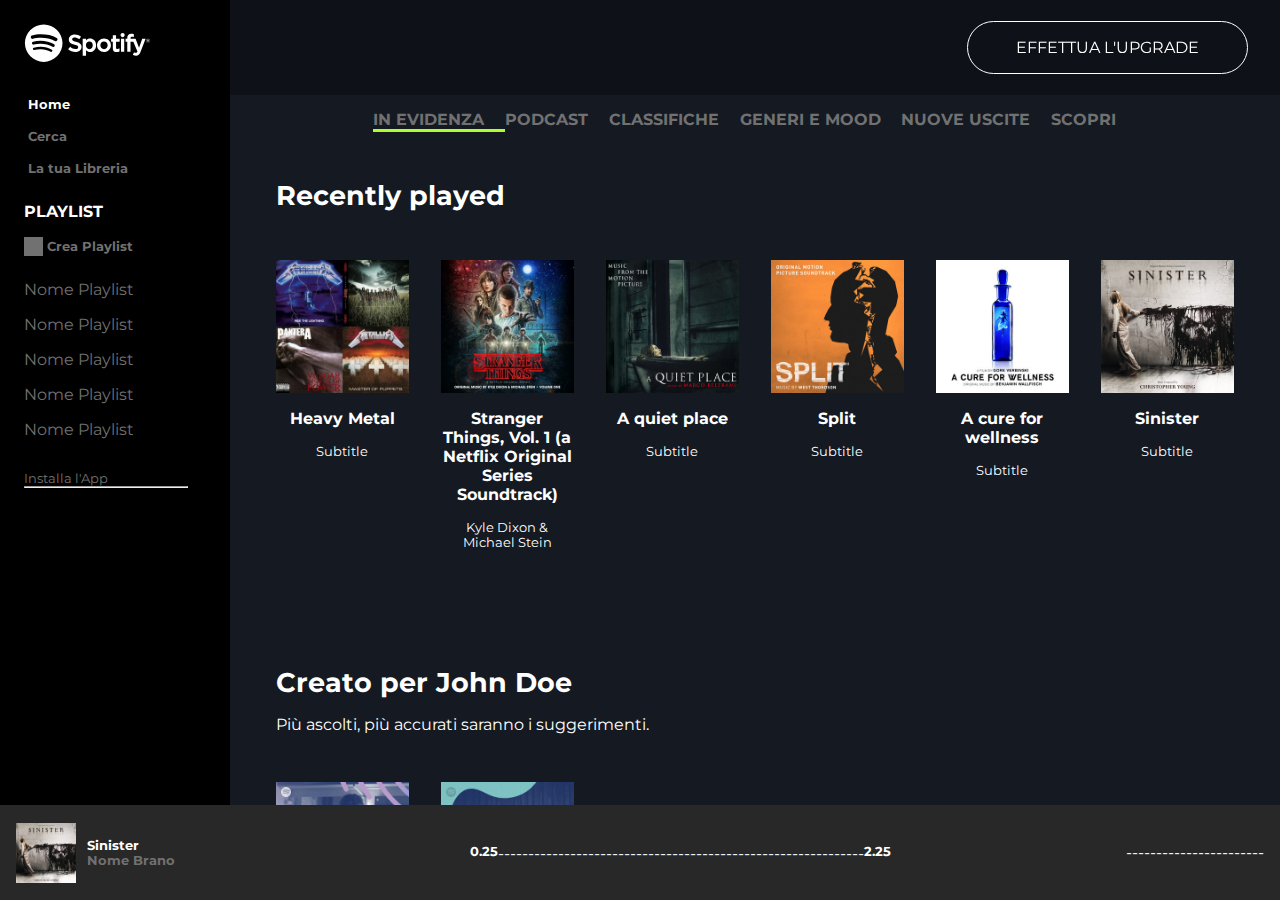
==== index.html @ fa7d2919 "aggiunti effetti main content" ====
<!DOCTYPE html>
<html lang="en">
<head>
    <meta charset="UTF-8">
    <meta http-equiv="X-UA-Compatible" content="IE=edge">
    <meta name="viewport" content="width=device-width, initial-scale=1.0">
    <link rel="preconnect" href="https://fonts.googleapis.com">
    <link rel="preconnect" href="https://fonts.gstatic.com" crossorigin>
    <link href="https://fonts.googleapis.com/css2?family=Montserrat:wght@400;500;600&display=swap" rel="stylesheet"> 
    <link rel="stylesheet" href="https://cdnjs.cloudflare.com/ajax/libs/font-awesome/6.2.0/css/all.min.css" integrity="sha512-xh6O/CkQoPOWDdYTDqeRdPCVd1SpvCA9XXcUnZS2FmJNp1coAFzvtCN9BmamE+4aHK8yyUHUSCcJHgXloTyT2A==" crossorigin="anonymous" referrerpolicy="no-referrer" />
    <link rel="stylesheet" href="./css/style.css">
    <title>Spotify</title>
</head>
<body>
    <div class="wrapper">
        <main>
            <nav>
                <div class="nav-top">
                    <div class="logo">
                    <img src="./img/logo.svg" alt="Spotify">
                    </div>
                    <!--  -->
                    <img src="./img/logo-small.svg" alt="" class="none logo-small">

                    <div class="menu txt-white">
                    <i class="fa-solid fa-house"></i>&nbsp;<div class="txt-small bold">Home</div>
                    </div>
                    <!--  -->
                    <i class="fa-solid fa-house none"></i>

                    <div class="menu">
                    <i class="fa-solid fa-magnifying-glass"></i>&nbsp;<div class="txt-small bold">Cerca</div>
                    </div>
                    <!--  -->
                    <i class="fa-solid fa-magnifying-glass none"></i>
                    
                    <div class="menu">
                    <i class="fa-solid fa-bars"></i>&nbsp;<div class="txt-small bold">La tua Libreria</div>
                    </div>
                    <!--  -->
                    <i class="fa-solid fa-bars none"></i>
                </div>
                
                <div class="playlist">
                    <div class="txt-white text-uppercase bold">
                        Playlist
                    </div>
                    <div class="create-playlist">
                        <i class="fa-solid fa-plus"></i> &nbsp; <div class="txt-small bold">Crea Playlist</div>
                    </div>
                    <div class="nome-playlist">
                        <ul>
                            <li>Nome Playlist</li>
                            <li>Nome Playlist</li>
                            <li>Nome Playlist</li>
                            <li>Nome Playlist</li>
                            <li>Nome Playlist</li>
                        </ul>
                    </div>
                </div>
                <div class="nav-bot">
                    <div class="bottom">
                        <div class="install">
                            <i class="fa-regular fa-circle-down"></i> <div class="txt-grey txt-small">Installa l'App</div>
                        </div>
                        <hr>
                        <div class="profile">
                            <img src="" alt="">
                        </div>
                    </div>
                </div>
            </nav>
            <section class="main-content">
 <!--UPGRADE  -->
                <aside>
                    <a href="#" class="upgrade text-uppercase">
                        Effettua l'upgrade
                    </a>
                </aside>
<!-- Contenitore principale -->
                <section class="inner-content">
                    <div class="link">
                        <ul class="bold txt-medium">
                            <li><a class="text-uppercase active" href="#">In evidenza</a></li>
                            <li><a class="text-uppercase" href="#">Podcast</a></li>
                            <li><a class="text-uppercase" href="#">Classifiche</a></li>
                            <li><a class="text-uppercase" href="#">Generi e mood</a></li>
                            <li><a class="text-uppercase" href="#">Nuove uscite</a></li>
                            <li><a class="text-uppercase" href="#">Scopri</a></li>
                        </ul>
                    </div>


                    <div class="recent-played">
                        <div class="bold txt-big">Recently played</div>
                        <div class="cards">
                            
                            <div class="card">
                                <div class="cards-image">
                                    <img src="./img/metal_lifting.jpg" alt="Metal">
                                    <div class="cards-overlay">
                                        <i class="fa-regular fa-circle-play"></i>
                                    </div>
                                </div>                              
                                <div class="txt-medium bold">Heavy Metal</div>
                                <div class="txt-small">Subtitle</div>
                            </div>

                            <div class="card">
                                <div class="cards-image">
                                    <img src="./img/stranger.jpeg" alt="Stranger Things">
                                    <div class="cards-overlay">
                                        <i class="fa-regular fa-circle-play"></i>
                                    </div>
                                </div>
                                <div class="txt-medium bold ">Stranger Things, Vol. 1 (a Netflix Original Series Soundtrack)</div>
                                <div class="txt-small">Kyle Dixon & Michael Stein</div>
                            </div>

                            <div class="card">
                                <div class="cards-image">
                                    <img src="./img/aquietplace.jpeg" alt="Quiet Place">
                                    <div class="cards-overlay">
                                        <i class="fa-regular fa-circle-play"></i>
                                    </div>
                                </div>
                                <div class="txt-medium bold">A quiet place</div>
                                <div class="txt-small">Subtitle</div>
                            </div>

                            <div class="card">
                                <div class="cards-image">
                                    <img src="./img/split.jpeg" alt="Split">
                                    <div class="cards-overlay">
                                        <i class="fa-regular fa-circle-play"></i>
                                    </div>
                                </div>
                                <div class="txt-medium bold">Split</div>
                                <div class="txt-small">Subtitle</div>
                            </div>

                            <div class="card">
                                <div class="cards-image">
                                    <img src="./img/cure.jpeg" alt="Wellness">
                                    <div class="cards-overlay">
                                        <i class="fa-regular fa-circle-play"></i>
                                    </div>
                                </div>
                                <div class="txt-medium bold">A cure for wellness</div>
                                <div class="txt-small">Subtitle</div>
                            </div>

                            <div class="card">
                                <div class="cards-image">
                                    <img src="./img/sinister.jpeg" alt="Sinister">
                                    <div class="cards-overlay">
                                        <i class="fa-regular fa-circle-play"></i>
                                    </div>
                                </div>
                                <div class="txt-medium bold">Sinister</div>
                                <div class="txt-small">Subtitle</div>
                            </div>
                        </div>
                    </div>


                    <div class="create">
                        <div class="bold txt-big">Creato per John Doe</div>
                        <div class="txt-medium margin-left">
                            Più ascolti, più accurati saranno i suggerimenti.
                        </div>
                        <div class="cards">
                            <div class="card">
                                <div class="cards-image">
                                    <img src="./img/radar.jpeg" alt="Radar">
                                    <div class="cards-overlay">
                                        <i class="fa-regular fa-circle-play"></i>
                                    </div>
                                </div>
                                <div class="txt-medium bold">Release Radar</div>
                            </div>
                            <div class="card">
                                <div class="cards-image">
                                    <img src="./img/mixdaily.jpeg" alt="Daily Mix">
                                    <div class="cards-overlay">
                                        <i class="fa-regular fa-circle-play"></i>
                                    </div>
                                </div>
                                <div class="txt-medium bold ">Daily Mix 1</div>
                            </div>
                        </div>
                    </div>


                    <div class="artists">
                        <div class="bold txt-big">Artisti più Popolari</div>
                        <div class="margin-left">
                            Più ascolti, più accurati saranno i suggerimenti.
                        </div>
                        <div class="cards">
                            <div class="card">
                                <div class="cards-image">
                                    <img src="./img/youg.jpeg" alt="Lana del Rey" class="circle">
                                    <div class="cards-overlay">
                                        <i class="fa-regular fa-circle-play"></i>
                                    </div>
                                </div>
                                <div class="bold">Lana Del Rey</div>
                            </div>
                            <div class="card">
                                <div class="cards-image">
                                    <img src="./img/einaudi.jpeg" alt="Einaudi" class="circle">
                                    <div class="cards-overlay">
                                        <i class="fa-regular fa-circle-play"></i>
                                    </div>
                                </div>
                                <div class="bold ">Ludovico Einaudi</div>
                            </div>
                        </div>
                    </div>
                </section>
            </section>
        </main>
        
        <div class="playbar">
            <div class="playbar-left">
                <img src="./img/sinister.jpeg" alt="">
                <div class="text">
                    <div class="txt-white txt-small bold">Sinister</div>
                    <div class="txt-small txt-grey bold">Nome Brano</div>
                </div>
                <div class="icons">
                    <a href="#"><i class="fa-regular fa-heart txt-grey"></i></a>   
                    <a href="#"><i class="fa-regular fa-folder txt-grey"></i></a>
                    
                </div>
            </div>

            <div class="playbar-center">
                <div class="media-icons">
                <i class="fa-solid fa-shuffle"></i>
                <i class="fa-solid fa-backward-step"></i>
                <i class="fa-regular fa-circle-play"></i>
                <i class="fa-solid fa-forward-step"></i>
                <i class="fa-solid fa-arrow-rotate-right"></i>   
                </div>
                
                <div class="play">
                    <div class="txt-white txt-small bold">0.25</div>
                    <div class="media-player">
                        -------------------------------------------------------------
                    </div>
                    <div class="txt-white txt-small bold">2.25</div>
                </div>
            </div>

            <div class="playbar-right">
                <div class="play-right">
                    <i class="fa-solid fa-list"></i>
                    <i class="fa-solid fa-tv"></i>
                    <i class="fa-solid fa-volume-high"></i> &nbsp;
                </div>
                <div>-----------------------</div>
            </div>
        </div>
    </div>
</body>
</html>

<!-- CHIUDERE LA NAV BAR LATERALE A 600PX -->
---- css/style.css ----
/* Common */
:root{
    --nero-100: rgba(0, 0, 0, 1);
    --black-opacity: rgba(0, 0, 0, 0.5);
    --deep-blue: rgba(20, 25, 34, 1);
    --dark-grey: rgba(40, 40, 40, 1);
    --text-white: rgba(255, 255, 255, 1);
    --text-grey: rgba(113, 113, 113, 1);
    --lime-green: rgba(173, 255, 47, 1);
}

*{
    margin: 0;
    padding: 0;
    box-sizing: border-box;
}

body{
    font-family: 'Montserrat', sans-serif;
    color: var(--text-white);
}

.debug{
    border: 1px solid black;
}

.wrapper{
    width: 100%;
    height: 100vh;
    background-color: var(--nero-100);
}

.text-uppercase{
    text-transform: uppercase;
}
.bold{
    font-weight: bold;
}

.txt-small{
    font-size: 0.8rem;
}

.txt-big{
    font-size: 1.7rem;
    margin-left: 0.6em;
}

.line-height{
    line-height: 3em;
}

.margin-left{
    margin: 1em 0 0 1em;
}

.recent-played, .create, .artists{
    padding: 50px 30px;   
}

.txt-white{
    color: var(--text-white);
}

.txt-grey{
    color: var(--text-grey);
}

.none{
    display: none;
}

.circle{
    border-radius: 50%;
    overflow: hidden;
}


/* Main section */
main{
    width: 100%;
    height: calc(100vh - 95px);
    display: flex; 
}

.main-content{
    width: calc(100% - 230px);
    height: 100%;
    background-color: var(--deep-blue);
}

.inner-content{
    height: 100%;
    overflow-y: auto;
}



/* ASIDE */
aside{
    display: flex;
    align-items: center;
    justify-content: flex-end;
    width: calc(100% - 230px);
    height: 95px;
    background-color: rgba(0, 0, 0, 0.281);
    position: fixed;
    top: 0;
    z-index: 1000;
}

.upgrade{
    border: 1px solid var(--text-white);
    color: var(--text-white);
    border-radius: 30px;
    margin-right: 2em;
    text-decoration: none;
    text-align: center;
    padding: 1em 3em;
    cursor: pointer;
}

.upgrade:hover{
    cursor: pointer;
    transform: scale(1.1);
}

/* Contenitore principale */
.link{
    display: flex;
    display: wrap;
    justify-content: center;
    margin-top: 110px;
}

.link ul{
    display: flex;
    flex-flow: wrap;
    list-style: none;
}
.active{
    width: 50%;
}
.link a{
    text-decoration: none;
    color: var(--text-grey);
    padding-right: 1.3em;
}

.link li .active{
    border-bottom: 3px solid var(--lime-green);
}
.link li:hover{
    border-bottom: 3px solid var(--lime-green);
    
}




/* Recently played */

.cards{
    display: flex;
    margin-top: 2em;
}

.cards img{
    width: 100%;
    display: block;
}

.cards-image{
    position: relative;
}

.card:hover .cards-overlay{
    display: flex;
}

.cards-overlay{
    justify-content: center;
    align-items: center;
    position: absolute;
    top: 0;
    bottom: 0;
    left: 0;
    right: 0;
    background-color: var(--black-opacity);
    font-size: 3rem;
    color: var(--lime-green);
    display: none;
}

.card{
    text-align: center;
    width: calc((100% / 6) - 2em);
    margin: 1em;
    cursor: pointer;
}

.card .txt-medium{
    padding: 1em 0;
}


/* NAV LATERALE */
nav{
    width: 230px;
    height: 100%;
    background-color: var(--nero-100);
}

.logo{
    width: 70%;
    padding-bottom: 1em;
}

nav{
    color: var(--text-grey);
}
nav .menu{
    display: flex;
    align-items: center;
    padding-top: 0.8em;
}

.nav-top, .playlist, .nav-bot{
    margin: 1.5em;
}

.fa-plus{
    background-color: var(--text-grey);
    color: var(--nero-100);
    padding: 0.6em;
}

.create-playlist{
    display: flex;
    align-items: center;
    padding: 1em 0;
}

.nome-playlist li{
    list-style: none;
    padding: 0.5em 0;
}

/* .nav-bot{
    width: 200px;
    height: 80px;
} */

.bottom hr{
    width: 90%;
    text-align: center;
}

/* .bottom{
    background-color: var(--nero-100);
    position: fixed;
    top: 0;
    z-index: 2000;
} */

/* PLAY-BAR */
.playbar{
    display: flex;
    justify-content: space-between;
    width: 100%;
    height: 95px;
    background-color: var(--dark-grey);
    position: fixed;
    bottom: 0;
    z-index: 2000;
    padding: 1em;
}

.playbar img{
    max-width: 60px;
}

.playbar-left{
    display: flex;
    align-items: center;
}

.text{
    padding-left: 0.7em;
}

.playbar .icons{
    padding: 0 3em ;
}

.fa-heart{
    padding-right: 1em;
}

.media-icons{
    display: flex;
    flex-flow: row;
    justify-content: center;
}
.playbar-center i{
    padding: 0.3em 1em 0 0;
    font-size: 1.5em;
}

.media-player{
    /* width: 500px;
    height: 10px; */

}

.play{
    display: flex;
    padding-top: 1em;
}

.playbar-right{
    display: flex;
    align-items: center;
}

.play-right i{
    padding-left: 1em;
}






/* ###############################
            RESPONSIVE 
    ############################# */


@media screen and (max-width: 1100px){
    .card{
        width: calc((100% / 4) - 2em);
    }

    .cards{
        flex-flow: wrap;
    }

    .link ul{
        justify-content: center;
        line-height: 2em;
    }
}

@media screen and (max-width: 800px){
    .card{
        width: calc((100% / 2) - 2em);
    }
}

@media screen and (max-width: 600px){
    .card{
        width: calc((100% / 1) - 2em);
    }

    .none{
        display: block;
        padding: 0.5em 0;
    }

    .playlist, .logo{
        display: none;
    }

    nav .menu{
        display: none;
    }

    .logo-small{
        width: 25%;
    }

    .fa-house, .fa-magnifying-glass, .fa-bars{
        font-size:2.5em;
    }
}
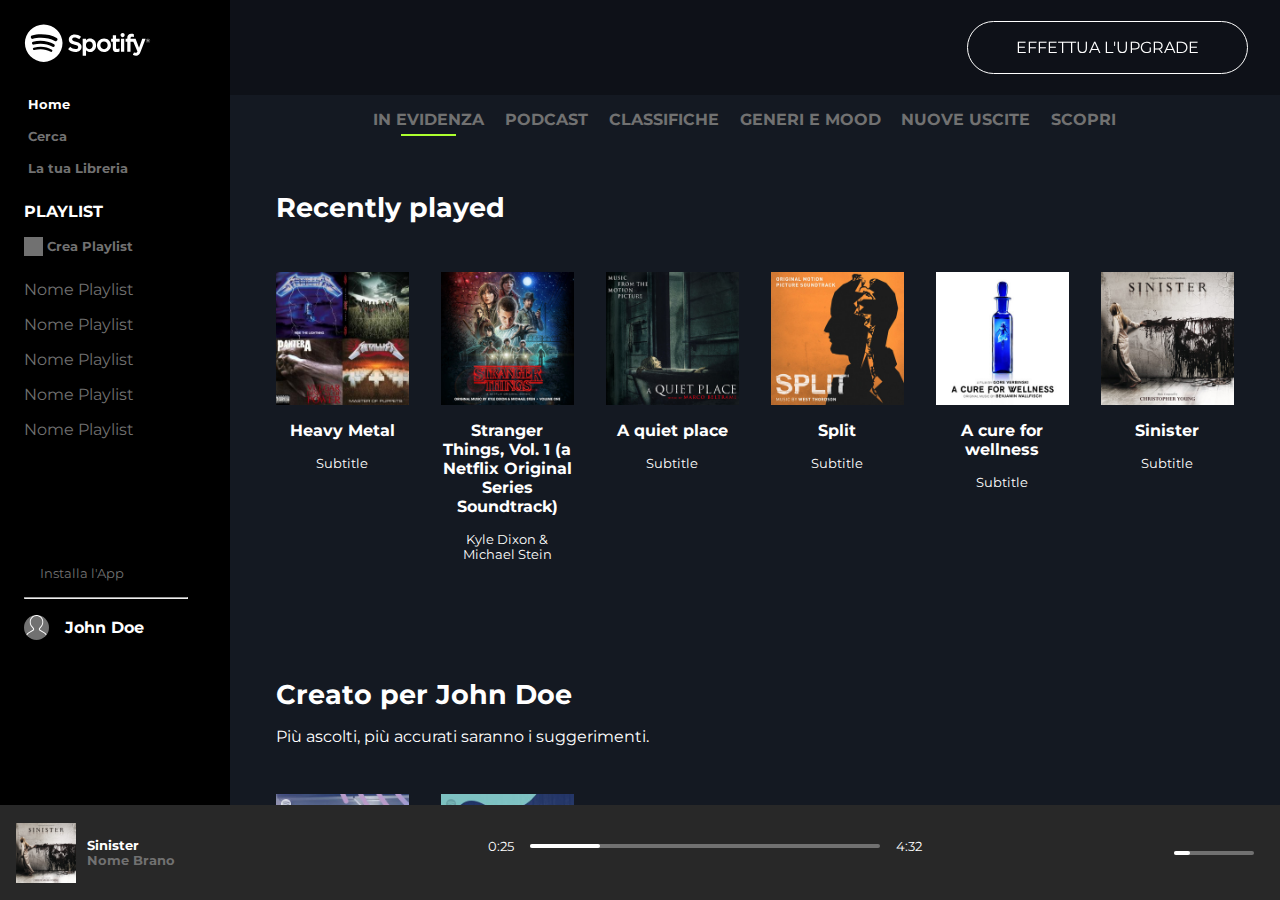
==== commit 3fee9b05: "hover + playbar" ====
--- a/index.html
+++ b/index.html
@@ -59,17 +59,17 @@
                     </div>
                 </div>
                 <div class="nav-bot">
-                    <div class="bottom">
                         <div class="install">
                             <i class="fa-regular fa-circle-down"></i> <div class="txt-grey txt-small">Installa l'App</div>
                         </div>
                         <hr>
                         <div class="profile">
-                            <img src="" alt="">
-                        </div>
-                    </div>
+                            <svg viewBox="0 0 80 90" xmlns="http://www.w3.org/2000/svg"><title>User Icon</title><path d="M67.74 61.78l-14.5-8.334c-.735-.422-1.24-1.145-1.385-1.98-.145-.835.088-1.685.638-2.33l5.912-6.93c3.747-4.378 5.81-9.967 5.81-15.737v-2.256c0-6.668-2.792-13.108-7.658-17.67C51.622 1.92 45.17-.386 38.392.054c-12.677.82-22.607 11.772-22.607 24.934v1.483c0 5.77 2.063 11.36 5.81 15.736l5.912 6.933c.55.644.783 1.493.638 2.33-.143.834-.648 1.556-1.383 1.98l-14.494 8.33C4.7 66.077 0 74.15 0 82.844v6.76h3.333v-6.76c0-7.5 4.055-14.46 10.59-18.174l14.5-8.334c1.597-.918 2.692-2.487 3.007-4.302.315-1.815-.19-3.66-1.387-5.06l-5.913-6.936c-3.23-3.775-5.01-8.594-5.01-13.57v-1.484c0-11.41 8.562-20.9 19.488-21.608 5.85-.377 11.415 1.61 15.67 5.598 4.26 3.992 6.605 9.404 6.605 15.24v2.254c0 4.976-1.778 9.796-5.01 13.57l-5.915 6.935c-1.195 1.4-1.7 3.246-1.386 5.06.313 1.816 1.41 3.385 3.008 4.303l14.507 8.338c6.525 3.71 10.58 10.67 10.58 18.17v6.76H80v-6.76c0-8.695-4.7-16.768-12.26-21.063z" fill="#ffffff" fill-rule="evenodd"/></svg>
+                            <div class="bold txt-white">John Doe</div>
+                        </div>
                 </div>
             </nav>
+
             <section class="main-content">
  <!--UPGRADE  -->
                 <aside>
@@ -199,22 +199,22 @@
                         </div>
                         <div class="cards">
                             <div class="card">
-                                <div class="cards-image">
-                                    <img src="./img/youg.jpeg" alt="Lana del Rey" class="circle">
-                                    <div class="cards-overlay">
-                                        <i class="fa-regular fa-circle-play"></i>
-                                    </div>
-                                </div>
-                                <div class="bold">Lana Del Rey</div>
-                            </div>
-                            <div class="card">
-                                <div class="cards-image">
-                                    <img src="./img/einaudi.jpeg" alt="Einaudi" class="circle">
-                                    <div class="cards-overlay">
-                                        <i class="fa-regular fa-circle-play"></i>
-                                    </div>
-                                </div>
-                                <div class="bold ">Ludovico Einaudi</div>
+                                <div class="cards-image circle">
+                                    <img src="./img/youg.jpeg" alt="Lana del Rey">
+                                    <div class="cards-overlay">
+                                        <i class="fa-regular fa-circle-play"></i>
+                                    </div>
+                                </div>
+                                <div class="bold pad-top">Lana Del Rey</div>
+                            </div>
+                            <div class="card">
+                                <div class="cards-image circle">
+                                    <img src="./img/einaudi.jpeg" alt="Einaudi">
+                                    <div class="cards-overlay">
+                                        <i class="fa-regular fa-circle-play"></i>
+                                    </div>
+                                </div>
+                                <div class="bold pad-top">Ludovico Einaudi</div>
                             </div>
                         </div>
                     </div>
@@ -244,13 +244,12 @@
                 <i class="fa-solid fa-forward-step"></i>
                 <i class="fa-solid fa-arrow-rotate-right"></i>   
                 </div>
-                
-                <div class="play">
-                    <div class="txt-white txt-small bold">0.25</div>
-                    <div class="media-player">
-                        -------------------------------------------------------------
-                    </div>
-                    <div class="txt-white txt-small bold">2.25</div>
+                <div class="media-player">
+                    <div class="txt-small">0:25</div>
+                        <div class="progress-bar">
+                            <div class="progress-bar overlay"></div>
+                        </div>
+                    <div class="txt-small">4:32</div>
                 </div>
             </div>
 
@@ -260,7 +259,10 @@
                     <i class="fa-solid fa-tv"></i>
                     <i class="fa-solid fa-volume-high"></i> &nbsp;
                 </div>
-                <div>-----------------------</div>
+                <div class="volume-bar">
+                    <div class="volume-bar overlay">
+                    </div>
+                </div>
             </div>
         </div>
     </div>
--- a/css/style.css
+++ b/css/style.css
@@ -75,6 +75,10 @@
     overflow: hidden;
 }
 
+.pad-top{
+    padding-top: 1em;
+}
+
 
 /* Main section */
 main{
@@ -122,8 +126,12 @@
 
 .upgrade:hover{
     cursor: pointer;
+    color: var(--lime-green);
     transform: scale(1.1);
 }
+
+
+
 
 /* Contenitore principale */
 .link{
@@ -133,27 +141,38 @@
     margin-top: 110px;
 }
 
+.link li{
+    display: flex;
+
+}
 .link ul{
     display: flex;
     flex-flow: wrap;
     list-style: none;
 }
-.active{
-    width: 50%;
-}
+
 .link a{
     text-decoration: none;
     color: var(--text-grey);
     padding-right: 1.3em;
 }
 
-.link li .active{
-    border-bottom: 3px solid var(--lime-green);
-}
-.link li:hover{
-    border-bottom: 3px solid var(--lime-green);
-    
-}
+.link a.active:after {
+    content: '';
+    display: block;
+    background-color: var(--lime-green);
+    width: 50%;
+    height: 2px;
+    margin: 5px auto;
+}
+
+/* .link a:hover{
+    background-color: var(--lime-green);
+    width: 50%;
+    height: 2px;
+    margin: 5px auto;
+} */
+
 
 
 
@@ -207,8 +226,9 @@
 /* NAV LATERALE */
 nav{
     width: 230px;
-    height: 100%;
+    height: calc(100% - 95px);
     background-color: var(--nero-100);
+    color: var(--text-grey);
 }
 
 .logo{
@@ -216,9 +236,6 @@
     padding-bottom: 1em;
 }
 
-nav{
-    color: var(--text-grey);
-}
 nav .menu{
     display: flex;
     align-items: center;
@@ -241,27 +258,52 @@
     padding: 1em 0;
 }
 
+.nome-playlist{
+    height: 30vh;
+    overflow-y: auto;
+}
+
 .nome-playlist li{
     list-style: none;
     padding: 0.5em 0;
 }
 
-/* .nav-bot{
-    width: 200px;
+.nav-bot{
     height: 80px;
-} */
-
-.bottom hr{
+}
+
+.nav-bot hr{
     width: 90%;
     text-align: center;
 }
 
-/* .bottom{
-    background-color: var(--nero-100);
-    position: fixed;
-    top: 0;
-    z-index: 2000;
-} */
+.install{
+    display: flex;
+    padding-bottom: 1em;
+}
+
+.install i{
+    padding-right: 1em;
+}
+.profile{
+    padding-top: 1em;
+    display: flex;
+    align-items: center;
+}
+.profile svg{
+    width: 25px;
+    height: 25px;
+    margin-right: 1em;
+    background-color: var(--text-grey);
+    border-radius: 50%;
+    object-fit: cover;
+}
+
+
+
+
+
+
 
 /* PLAY-BAR */
 .playbar{
@@ -308,14 +350,25 @@
 }
 
 .media-player{
-    /* width: 500px;
-    height: 10px; */
-
-}
-
-.play{
-    display: flex;
-    padding-top: 1em;
+    display: flex;
+    align-items: center;
+}
+
+.progress-bar{
+    height: 4px;
+    background-color: var(--text-grey);
+    width: 350px;
+    border-radius: 10px;
+    margin: 1em;
+    cursor: pointer;
+}
+
+.progress-bar.overlay {
+    height: 4px;
+    background-color: var(--text-white);
+    border-radius: 10px;
+    width: 20%;
+    margin:0;
 }
 
 .playbar-right{
@@ -326,6 +379,23 @@
 .play-right i{
     padding-left: 1em;
 }
+
+.volume-bar {
+    height: 4px;
+    background-color: var(--text-grey);
+    width: 80px;
+    margin-right: 10px;
+    border-radius: 10px;
+    cursor: pointer;
+}
+
+.volume-bar.overlay {
+    height: 4px;
+    background-color: var(--text-white);
+    border-radius: 10px;
+    width: 20%;
+}
+
 
 
 
@@ -348,7 +418,6 @@
 
     .link ul{
         justify-content: center;
-        line-height: 2em;
     }
 }
 
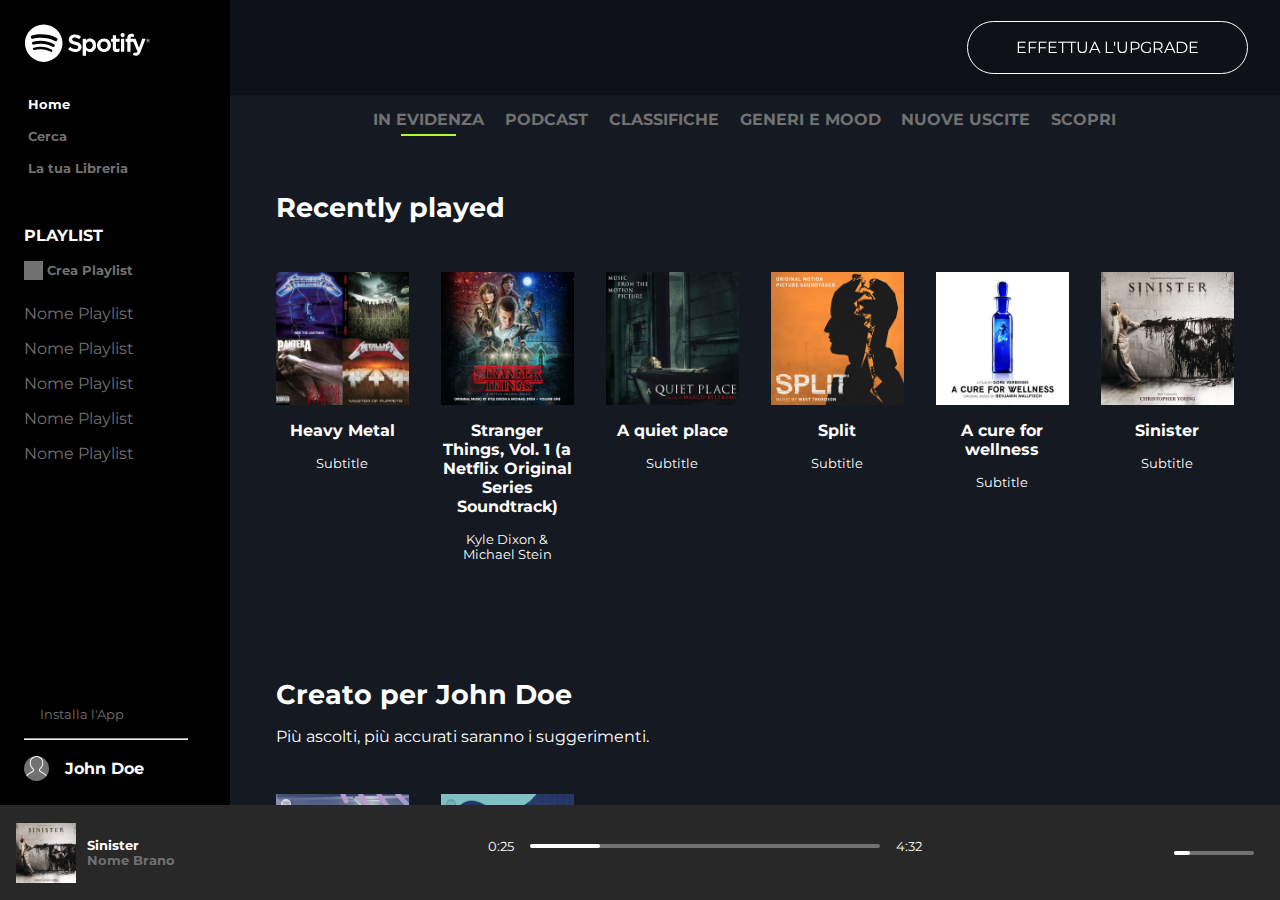
==== commit 93f3f754: "modifica nav laterale" ====
--- a/index.html
+++ b/index.html
@@ -232,7 +232,6 @@
                 <div class="icons">
                     <a href="#"><i class="fa-regular fa-heart txt-grey"></i></a>   
                     <a href="#"><i class="fa-regular fa-folder txt-grey"></i></a>
-                    
                 </div>
             </div>
 
--- a/css/style.css
+++ b/css/style.css
@@ -166,13 +166,18 @@
     margin: 5px auto;
 }
 
-/* .link a:hover{
+.link ul li a:hover:after{
+    content: "";
+    display: block;
     background-color: var(--lime-green);
     width: 50%;
     height: 2px;
     margin: 5px auto;
-} */
-
+}
+
+.link a:hover{
+    color: var(--text-white);
+}
 
 
 
@@ -226,9 +231,9 @@
 /* NAV LATERALE */
 nav{
     width: 230px;
-    height: calc(100% - 95px);
     background-color: var(--nero-100);
     color: var(--text-grey);
+    position: relative;
 }
 
 .logo{
@@ -243,7 +248,7 @@
 }
 
 .nav-top, .playlist, .nav-bot{
-    margin: 1.5em;
+    padding: 1.5em;
 }
 
 .fa-plus{
@@ -259,7 +264,7 @@
 }
 
 .nome-playlist{
-    height: 30vh;
+    height: 300px;
     overflow-y: auto;
 }
 
@@ -269,7 +274,10 @@
 }
 
 .nav-bot{
-    height: 80px;
+    position: absolute;
+    bottom: 0;
+    width: 100%;
+    background-color: var(--nero-100);
 }
 
 .nav-bot hr{
@@ -285,6 +293,7 @@
 .install i{
     padding-right: 1em;
 }
+
 .profile{
     padding-top: 1em;
     display: flex;
@@ -339,11 +348,16 @@
     padding-right: 1em;
 }
 
+.playbar .fa-hearts:hover{
+    cursor: pointer;
+    color: var(--lime-green);
+}
 .media-icons{
     display: flex;
     flex-flow: row;
     justify-content: center;
 }
+
 .playbar-center i{
     padding: 0.3em 1em 0 0;
     font-size: 1.5em;
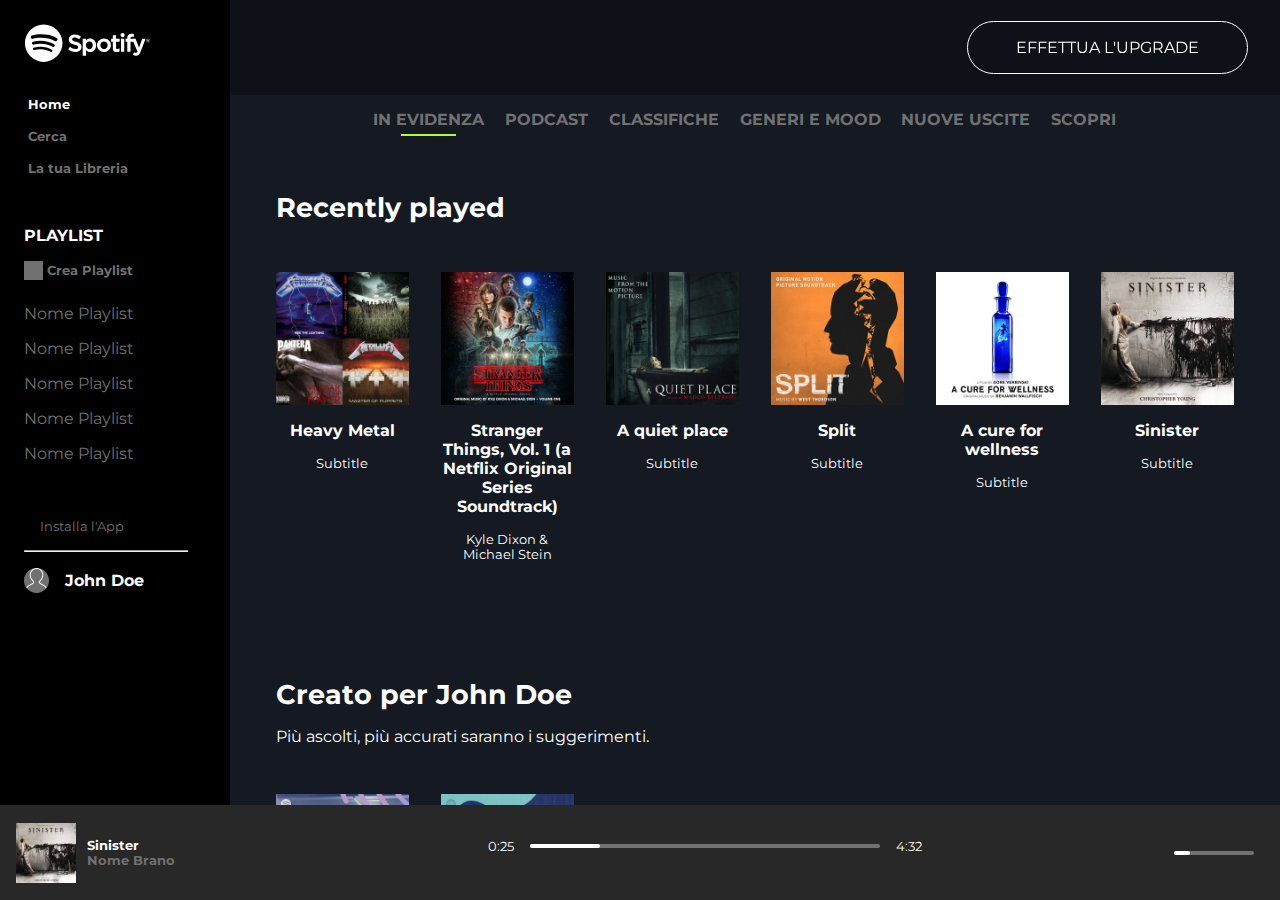
==== commit 722daa3a: "scroll nav bar" ====
--- a/index.html
+++ b/index.html
@@ -259,8 +259,7 @@
                     <i class="fa-solid fa-volume-high"></i> &nbsp;
                 </div>
                 <div class="volume-bar">
-                    <div class="volume-bar overlay">
-                    </div>
+                    <div class="volume-bar overlay"></div>
                 </div>
             </div>
         </div>
--- a/css/style.css
+++ b/css/style.css
@@ -230,10 +230,12 @@
 
 /* NAV LATERALE */
 nav{
-    width: 230px;
+    display: flex;
+    flex-flow: column;
+    overflow: hidden;
+    width: 230px;   
     background-color: var(--nero-100);
     color: var(--text-grey);
-    position: relative;
 }
 
 .logo{
@@ -263,8 +265,11 @@
     padding: 1em 0;
 }
 
+.playlist{
+    overflow-y: hidden;
+}
+
 .nome-playlist{
-    height: 300px;
     overflow-y: auto;
 }
 
@@ -274,7 +279,6 @@
 }
 
 .nav-bot{
-    position: absolute;
     bottom: 0;
     width: 100%;
     background-color: var(--nero-100);
@@ -299,6 +303,7 @@
     display: flex;
     align-items: center;
 }
+
 .profile svg{
     width: 25px;
     height: 25px;
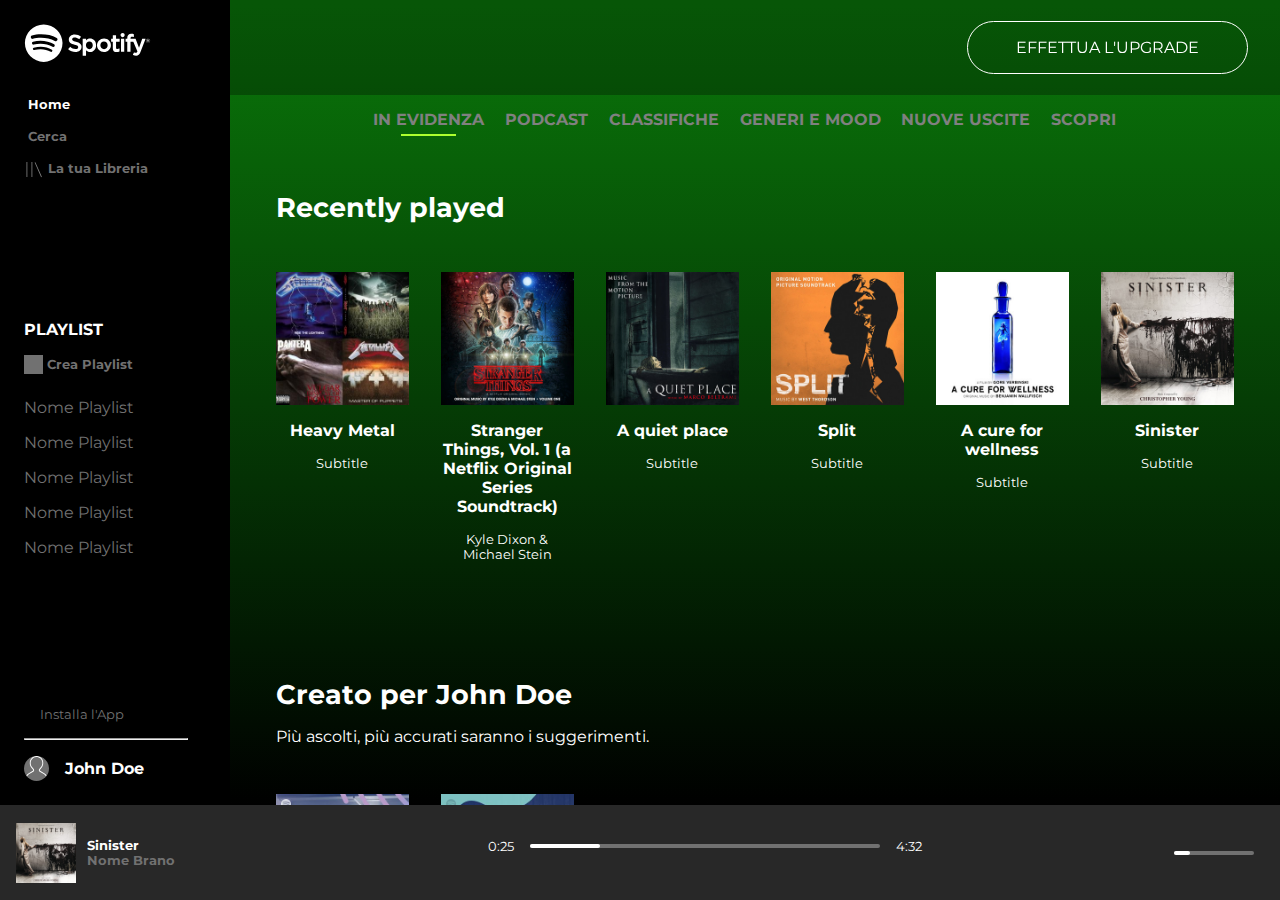
==== commit b28494f7: "added some effects + media query" ====
--- a/index.html
+++ b/index.html
@@ -17,17 +17,17 @@
             <nav>
                 <div class="nav-top">
                     <div class="logo">
-                    <img src="./img/logo.svg" alt="Spotify">
+                        <a href="#"><img src="./img/logo.svg" alt="Spotify"></a>
                     </div>
                     <!--  -->
                     <img src="./img/logo-small.svg" alt="" class="none logo-small">
-
+                    
                     <div class="menu txt-white">
                     <i class="fa-solid fa-house"></i>&nbsp;<div class="txt-small bold">Home</div>
                     </div>
                     <!--  -->
                     <i class="fa-solid fa-house none"></i>
-
+                    
                     <div class="menu">
                     <i class="fa-solid fa-magnifying-glass"></i>&nbsp;<div class="txt-small bold">Cerca</div>
                     </div>
@@ -35,10 +35,11 @@
                     <i class="fa-solid fa-magnifying-glass none"></i>
                     
                     <div class="menu">
-                    <i class="fa-solid fa-bars"></i>&nbsp;<div class="txt-small bold">La tua Libreria</div>
-                    </div>
-                    <!--  -->
-                    <i class="fa-solid fa-bars none"></i>
+                    <img src="./img/libreria.svg" alt="">
+                    &nbsp;<div class="txt-small bold">La tua Libreria</div>
+                    </div>
+                    <!--  -->
+                    <svg viewBox="0 0 512 512" xmlns="http://www.w3.org/2000/svg" class="none"><path d="M291.301 81.778l166.349 373.587-19.301 8.635-166.349-373.587zM64 463.746v-384h21.334v384h-21.334zM192 463.746v-384h21.334v384h-21.334z" fill="rgba(113, 113, 113, 1)"/></svg>
                 </div>
                 
                 <div class="playlist">
@@ -267,4 +268,5 @@
 </body>
 </html>
 
-<!-- CHIUDERE LA NAV BAR LATERALE A 600PX -->+<!-- CHIUDERE LA NAV BAR LATERALE A 600PX 
+SISTEMARE SVG LIBRERIA-->--- a/css/style.css
+++ b/css/style.css
@@ -87,10 +87,11 @@
     display: flex; 
 }
 
+
 .main-content{
     width: calc(100% - 230px);
     height: 100%;
-    background-color: var(--deep-blue);
+    background-image: linear-gradient(rgb(10, 121, 10),rgba(255,0,0,0));
 }
 
 .inner-content{
@@ -128,6 +129,7 @@
     cursor: pointer;
     color: var(--lime-green);
     transform: scale(1.1);
+    transition: 1s;
 }
 
 
@@ -153,7 +155,7 @@
 
 .link a{
     text-decoration: none;
-    color: var(--text-grey);
+    color: grey;
     padding-right: 1.3em;
 }
 
@@ -232,25 +234,40 @@
 nav{
     display: flex;
     flex-flow: column;
+    justify-content: space-between;
     overflow: hidden;
     width: 230px;   
     background-color: var(--nero-100);
     color: var(--text-grey);
 }
 
+.nav-top, .playlist, .nav-bot{
+    padding: 1.5em;
+}
+
+nav .menu{
+    display: flex;
+    align-items: center;
+    padding-top: 0.8em;
+}
+
 .logo{
     width: 70%;
     padding-bottom: 1em;
 }
 
-nav .menu{
-    display: flex;
-    align-items: center;
-    padding-top: 0.8em;
-}
-
-.nav-top, .playlist, .nav-bot{
-    padding: 1.5em;
+.menu img{
+    width: 20px;
+    filter: contrast(0);
+}
+
+.menu:hover{
+    color: var(--text-white);
+    cursor: pointer;
+}
+
+.menu:hover img{
+    filter: contrast(1);
 }
 
 .fa-plus{
@@ -265,7 +282,14 @@
     padding: 1em 0;
 }
 
+.create-playlist:hover{
+    cursor: pointer;
+    color: var(--text-white);
+}
+
 .playlist{
+    display: flex;
+    flex-flow: column;
     overflow-y: hidden;
 }
 
@@ -276,6 +300,11 @@
 .nome-playlist li{
     list-style: none;
     padding: 0.5em 0;
+}
+
+.nome-playlist li:hover{
+    cursor: pointer;
+    color: var(--text-white);
 }
 
 .nav-bot{
@@ -298,12 +327,18 @@
     padding-right: 1em;
 }
 
+.install:hover{
+    cursor: pointer;
+    color: var(--text-white);
+}
 .profile{
     padding-top: 1em;
     display: flex;
     align-items: center;
 }
-
+.profile:hover{
+    cursor: pointer;
+}
 .profile svg{
     width: 25px;
     height: 25px;
@@ -312,9 +347,6 @@
     border-radius: 50%;
     object-fit: cover;
 }
-
-
-
 
 
 
@@ -345,6 +377,14 @@
     padding-left: 0.7em;
 }
 
+.playbar-left:hover{
+    cursor: pointer;
+}
+
+.playbar-left .text:hover{
+    text-decoration: underline;
+}
+
 .playbar .icons{
     padding: 0 3em ;
 }
@@ -353,14 +393,30 @@
     padding-right: 1em;
 }
 
-.playbar .fa-hearts:hover{
+.playbar .fa-heart:hover{
     cursor: pointer;
     color: var(--lime-green);
 }
+
+.playbar .fa-folder:hover{
+    cursor: pointer;
+    color: var(--lime-green);
+}
+
 .media-icons{
     display: flex;
     flex-flow: row;
     justify-content: center;
+}
+
+.media-icons i:hover{
+    cursor: pointer;
+    transform: scale(1.2);
+}
+
+.media-icons .fa-circle-play:hover{
+    transform: scale(1.4);
+    color: var(--lime-green);
 }
 
 .playbar-center i{
@@ -399,6 +455,11 @@
     padding-left: 1em;
 }
 
+.play-right i:hover{
+    cursor: pointer;
+    transform: scale(1.2);
+}
+
 .volume-bar {
     height: 4px;
     background-color: var(--text-grey);
@@ -454,6 +515,7 @@
     .none{
         display: block;
         padding: 0.5em 0;
+        width: 1.5em;
     }
 
     .playlist, .logo{
@@ -468,8 +530,8 @@
         width: 25%;
     }
 
-    .fa-house, .fa-magnifying-glass, .fa-bars{
-        font-size:2.5em;
-    }
-}
-
+    .fa-house, .fa-magnifying-glass {
+        font-size:1.5em;
+    }
+}
+
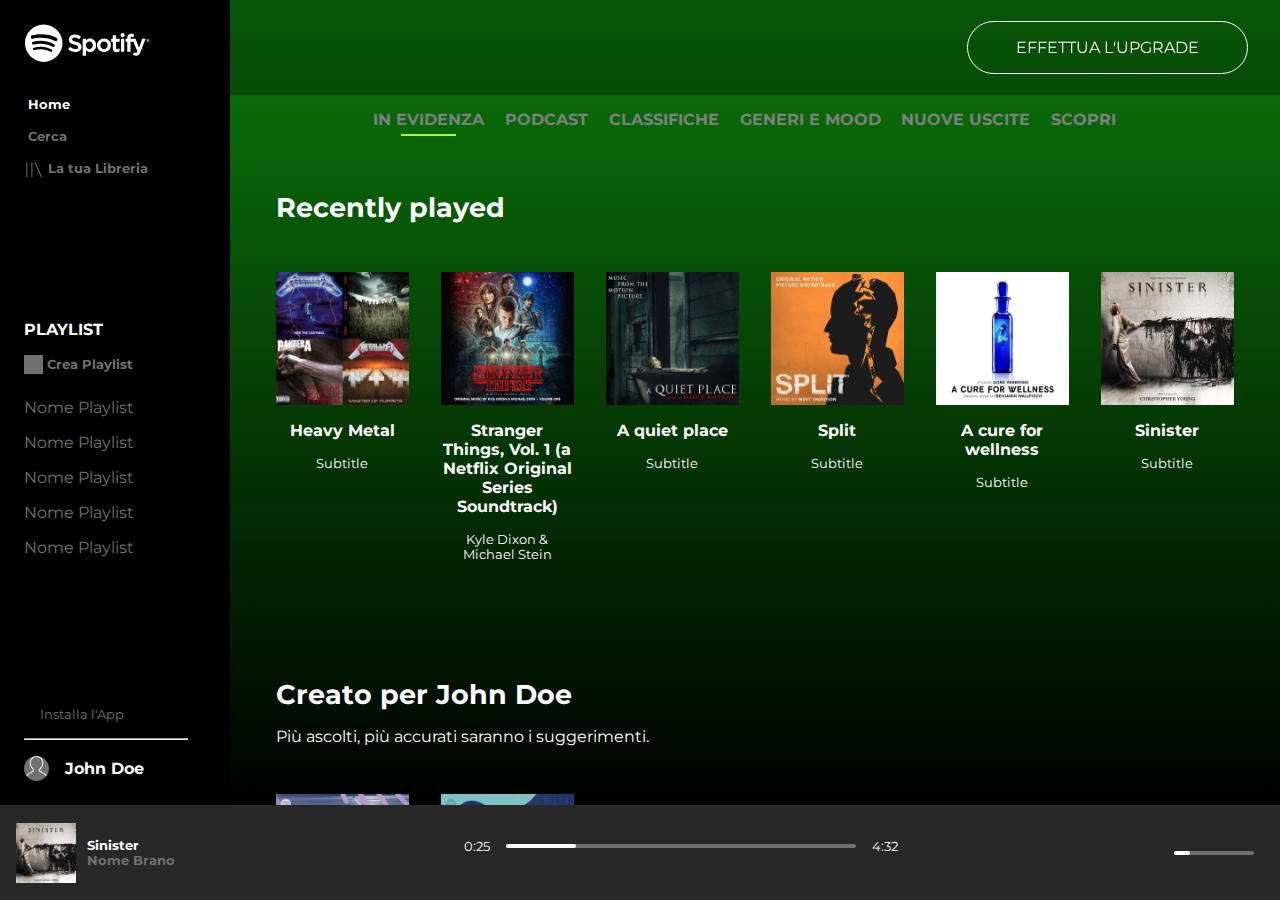
==== commit 97aaeb2a: "media query playbar" ====
--- a/index.html
+++ b/index.html
@@ -63,10 +63,15 @@
                         <div class="install">
                             <i class="fa-regular fa-circle-down"></i> <div class="txt-grey txt-small">Installa l'App</div>
                         </div>
+                        <!--  -->
+                        <i class="fa-regular fa-circle-down none"></i>
+
                         <hr>
                         <div class="profile">
                             <svg viewBox="0 0 80 90" xmlns="http://www.w3.org/2000/svg"><title>User Icon</title><path d="M67.74 61.78l-14.5-8.334c-.735-.422-1.24-1.145-1.385-1.98-.145-.835.088-1.685.638-2.33l5.912-6.93c3.747-4.378 5.81-9.967 5.81-15.737v-2.256c0-6.668-2.792-13.108-7.658-17.67C51.622 1.92 45.17-.386 38.392.054c-12.677.82-22.607 11.772-22.607 24.934v1.483c0 5.77 2.063 11.36 5.81 15.736l5.912 6.933c.55.644.783 1.493.638 2.33-.143.834-.648 1.556-1.383 1.98l-14.494 8.33C4.7 66.077 0 74.15 0 82.844v6.76h3.333v-6.76c0-7.5 4.055-14.46 10.59-18.174l14.5-8.334c1.597-.918 2.692-2.487 3.007-4.302.315-1.815-.19-3.66-1.387-5.06l-5.913-6.936c-3.23-3.775-5.01-8.594-5.01-13.57v-1.484c0-11.41 8.562-20.9 19.488-21.608 5.85-.377 11.415 1.61 15.67 5.598 4.26 3.992 6.605 9.404 6.605 15.24v2.254c0 4.976-1.778 9.796-5.01 13.57l-5.915 6.935c-1.195 1.4-1.7 3.246-1.386 5.06.313 1.816 1.41 3.385 3.008 4.303l14.507 8.338c6.525 3.71 10.58 10.67 10.58 18.17v6.76H80v-6.76c0-8.695-4.7-16.768-12.26-21.063z" fill="#ffffff" fill-rule="evenodd"/></svg>
                             <div class="bold txt-white">John Doe</div>
+                            <!--  -->
+                            <img src="./img/profile.svg" alt="profile" class="none">
                         </div>
                 </div>
             </nav>
@@ -269,4 +274,4 @@
 </html>
 
 <!-- CHIUDERE LA NAV BAR LATERALE A 600PX 
-SISTEMARE SVG LIBRERIA-->+SISTEMARE SVG LIBRERIA-->
--- a/css/style.css
+++ b/css/style.css
@@ -336,9 +336,11 @@
     display: flex;
     align-items: center;
 }
+
 .profile:hover{
     cursor: pointer;
 }
+
 .profile svg{
     width: 25px;
     height: 25px;
@@ -368,11 +370,20 @@
     max-width: 60px;
 }
 
+.playbar-left .playbar-center .playbar-right{
+    min-width: 100px;
+}
+
 .playbar-left{
     display: flex;
     align-items: center;
 }
 
+.icons{
+    display: flex;
+    flex-direction: column;
+    padding: 1em 1.5em;
+}
 .text{
     padding-left: 0.7em;
 }
@@ -383,10 +394,6 @@
 
 .playbar-left .text:hover{
     text-decoration: underline;
-}
-
-.playbar .icons{
-    padding: 0 3em ;
 }
 
 .fa-heart{
@@ -427,6 +434,10 @@
 .media-player{
     display: flex;
     align-items: center;
+}
+
+.fa-shuffle{
+    color: var(--lime-green);
 }
 
 .progress-bar{
@@ -505,25 +516,41 @@
     .card{
         width: calc((100% / 2) - 2em);
     }
-}
+    aside{
+        justify-content: center;
+    }
 
 @media screen and (max-width: 600px){
     .card{
         width: calc((100% / 1) - 2em);
     }
 
+    .link{
+        /* width: ; */
+        line-height: 1.5em;
+    }
+
+    nav{
+       
+    }
+     
     .none{
         display: block;
         padding: 0.5em 0;
         width: 1.5em;
+        cursor: pointer;
     }
 
     .playlist, .logo{
         display: none;
     }
 
-    nav .menu{
+    nav .menu, .install, .profile{
         display: none;
+    }
+
+    .nav-bot hr{
+        width: 20%;
     }
 
     .logo-small{
@@ -533,5 +560,7 @@
     .fa-house, .fa-magnifying-glass {
         font-size:1.5em;
     }
-}
-
+
+
+}
+
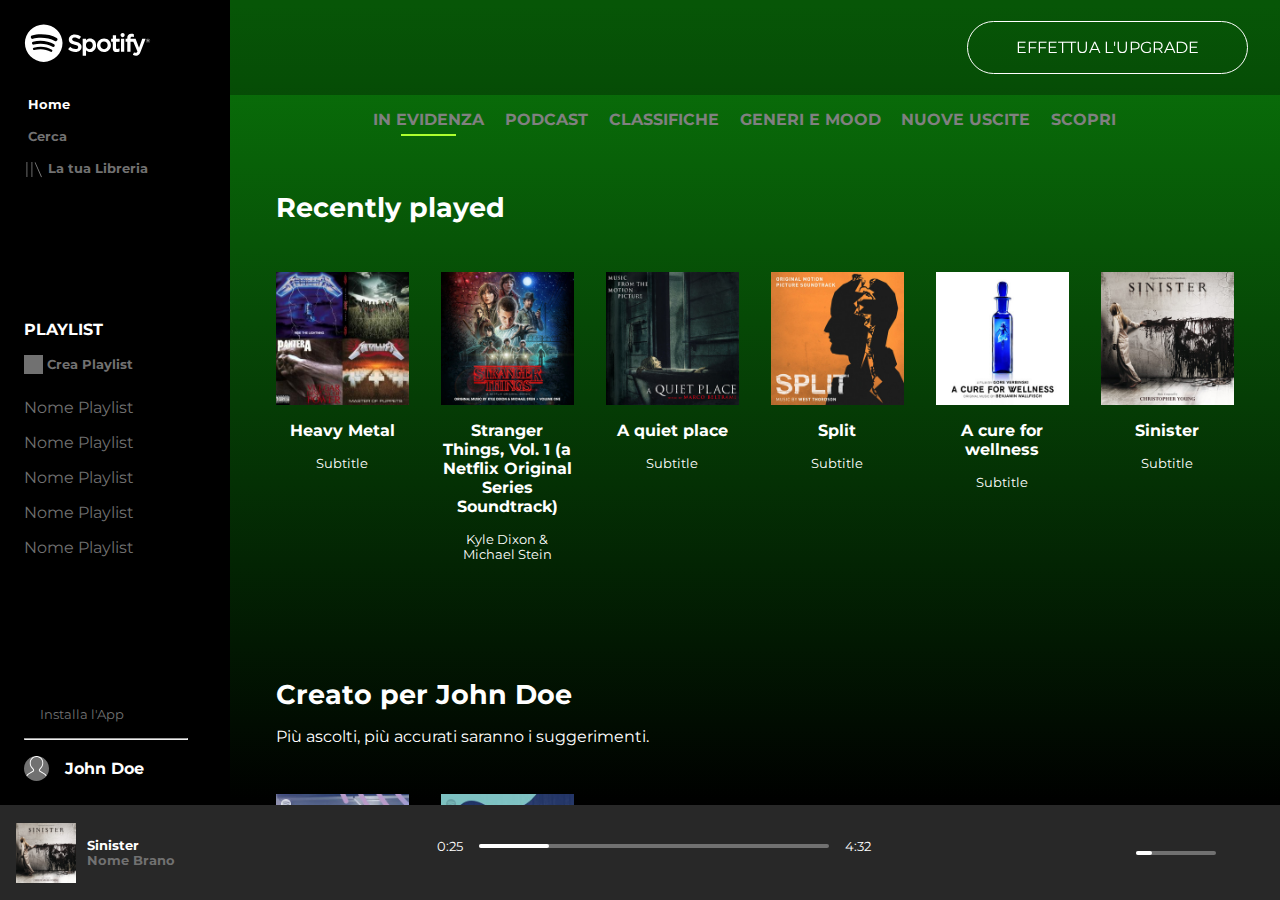
==== commit bfc717a3: "media query nav laterale" ====
--- a/index.html
+++ b/index.html
@@ -22,6 +22,7 @@
                     <!--  -->
                     <img src="./img/logo-small.svg" alt="" class="none logo-small">
                     
+                    <div class="out-menu">
                     <div class="menu txt-white">
                     <i class="fa-solid fa-house"></i>&nbsp;<div class="txt-small bold">Home</div>
                     </div>
@@ -41,6 +42,7 @@
                     <!--  -->
                     <svg viewBox="0 0 512 512" xmlns="http://www.w3.org/2000/svg" class="none"><path d="M291.301 81.778l166.349 373.587-19.301 8.635-166.349-373.587zM64 463.746v-384h21.334v384h-21.334zM192 463.746v-384h21.334v384h-21.334z" fill="rgba(113, 113, 113, 1)"/></svg>
                 </div>
+                </div>
                 
                 <div class="playlist">
                     <div class="txt-white text-uppercase bold">
@@ -68,10 +70,10 @@
 
                         <hr>
                         <div class="profile">
-                            <svg viewBox="0 0 80 90" xmlns="http://www.w3.org/2000/svg"><title>User Icon</title><path d="M67.74 61.78l-14.5-8.334c-.735-.422-1.24-1.145-1.385-1.98-.145-.835.088-1.685.638-2.33l5.912-6.93c3.747-4.378 5.81-9.967 5.81-15.737v-2.256c0-6.668-2.792-13.108-7.658-17.67C51.622 1.92 45.17-.386 38.392.054c-12.677.82-22.607 11.772-22.607 24.934v1.483c0 5.77 2.063 11.36 5.81 15.736l5.912 6.933c.55.644.783 1.493.638 2.33-.143.834-.648 1.556-1.383 1.98l-14.494 8.33C4.7 66.077 0 74.15 0 82.844v6.76h3.333v-6.76c0-7.5 4.055-14.46 10.59-18.174l14.5-8.334c1.597-.918 2.692-2.487 3.007-4.302.315-1.815-.19-3.66-1.387-5.06l-5.913-6.936c-3.23-3.775-5.01-8.594-5.01-13.57v-1.484c0-11.41 8.562-20.9 19.488-21.608 5.85-.377 11.415 1.61 15.67 5.598 4.26 3.992 6.605 9.404 6.605 15.24v2.254c0 4.976-1.778 9.796-5.01 13.57l-5.915 6.935c-1.195 1.4-1.7 3.246-1.386 5.06.313 1.816 1.41 3.385 3.008 4.303l14.507 8.338c6.525 3.71 10.58 10.67 10.58 18.17v6.76H80v-6.76c0-8.695-4.7-16.768-12.26-21.063z" fill="#ffffff" fill-rule="evenodd"/></svg>
+                            <svg viewBox="0 0 80 90" xmlns="http://www.w3.org/2000/svg"><path d="M67.74 61.78l-14.5-8.334c-.735-.422-1.24-1.145-1.385-1.98-.145-.835.088-1.685.638-2.33l5.912-6.93c3.747-4.378 5.81-9.967 5.81-15.737v-2.256c0-6.668-2.792-13.108-7.658-17.67C51.622 1.92 45.17-.386 38.392.054c-12.677.82-22.607 11.772-22.607 24.934v1.483c0 5.77 2.063 11.36 5.81 15.736l5.912 6.933c.55.644.783 1.493.638 2.33-.143.834-.648 1.556-1.383 1.98l-14.494 8.33C4.7 66.077 0 74.15 0 82.844v6.76h3.333v-6.76c0-7.5 4.055-14.46 10.59-18.174l14.5-8.334c1.597-.918 2.692-2.487 3.007-4.302.315-1.815-.19-3.66-1.387-5.06l-5.913-6.936c-3.23-3.775-5.01-8.594-5.01-13.57v-1.484c0-11.41 8.562-20.9 19.488-21.608 5.85-.377 11.415 1.61 15.67 5.598 4.26 3.992 6.605 9.404 6.605 15.24v2.254c0 4.976-1.778 9.796-5.01 13.57l-5.915 6.935c-1.195 1.4-1.7 3.246-1.386 5.06.313 1.816 1.41 3.385 3.008 4.303l14.507 8.338c6.525 3.71 10.58 10.67 10.58 18.17v6.76H80v-6.76c0-8.695-4.7-16.768-12.26-21.063z" fill="#ffffff"></svg>
                             <div class="bold txt-white">John Doe</div>
                             <!--  -->
-                            <img src="./img/profile.svg" alt="profile" class="none">
+                            <svg viewBox="0 0 80 90" xmlns="http://www.w3.org/2000/svg" class="none"><path d="M67.74 61.78l-14.5-8.334c-.735-.422-1.24-1.145-1.385-1.98-.145-.835.088-1.685.638-2.33l5.912-6.93c3.747-4.378 5.81-9.967 5.81-15.737v-2.256c0-6.668-2.792-13.108-7.658-17.67C51.622 1.92 45.17-.386 38.392.054c-12.677.82-22.607 11.772-22.607 24.934v1.483c0 5.77 2.063 11.36 5.81 15.736l5.912 6.933c.55.644.783 1.493.638 2.33-.143.834-.648 1.556-1.383 1.98l-14.494 8.33C4.7 66.077 0 74.15 0 82.844v6.76h3.333v-6.76c0-7.5 4.055-14.46 10.59-18.174l14.5-8.334c1.597-.918 2.692-2.487 3.007-4.302.315-1.815-.19-3.66-1.387-5.06l-5.913-6.936c-3.23-3.775-5.01-8.594-5.01-13.57v-1.484c0-11.41 8.562-20.9 19.488-21.608 5.85-.377 11.415 1.61 15.67 5.598 4.26 3.992 6.605 9.404 6.605 15.24v2.254c0 4.976-1.778 9.796-5.01 13.57l-5.915 6.935c-1.195 1.4-1.7 3.246-1.386 5.06.313 1.816 1.41 3.385 3.008 4.303l14.507 8.338c6.525 3.71 10.58 10.67 10.58 18.17v6.76H80v-6.76c0-8.695-4.7-16.768-12.26-21.063z" fill="#ffffff"></svg>
                         </div>
                 </div>
             </nav>
--- a/css/style.css
+++ b/css/style.css
@@ -256,6 +256,9 @@
     padding-bottom: 1em;
 }
 
+.out-menu{
+    padding: 0;
+}
 .menu img{
     width: 20px;
     filter: contrast(0);
@@ -308,7 +311,6 @@
 }
 
 .nav-bot{
-    bottom: 0;
     width: 100%;
     background-color: var(--nero-100);
 }
@@ -331,6 +333,7 @@
     cursor: pointer;
     color: var(--text-white);
 }
+
 .profile{
     padding-top: 1em;
     display: flex;
@@ -370,8 +373,8 @@
     max-width: 60px;
 }
 
-.playbar-left .playbar-center .playbar-right{
-    min-width: 100px;
+.playbar-left, .playbar-center, .playbar-right{
+    min-width: 180px;
 }
 
 .playbar-left{
@@ -382,7 +385,7 @@
 .icons{
     display: flex;
     flex-direction: column;
-    padding: 1em 1.5em;
+    padding: 1em;
 }
 .text{
     padding-left: 0.7em;
@@ -466,6 +469,10 @@
     padding-left: 1em;
 }
 
+.play-right{
+    display: flex;
+}
+
 .play-right i:hover{
     cursor: pointer;
     transform: scale(1.2);
@@ -530,9 +537,19 @@
         line-height: 1.5em;
     }
 
+    .main-content{
+        width: calc(100% - 100px);
+        height: 100%;
+    }
+
     nav{
-       
-    }
+       width: 100px;
+    }
+
+    aside{
+        width: calc(100% - 100px);
+    }
+    
      
     .none{
         display: block;
@@ -554,7 +571,7 @@
     }
 
     .logo-small{
-        width: 25%;
+        width: 70%;
     }
 
     .fa-house, .fa-magnifying-glass {
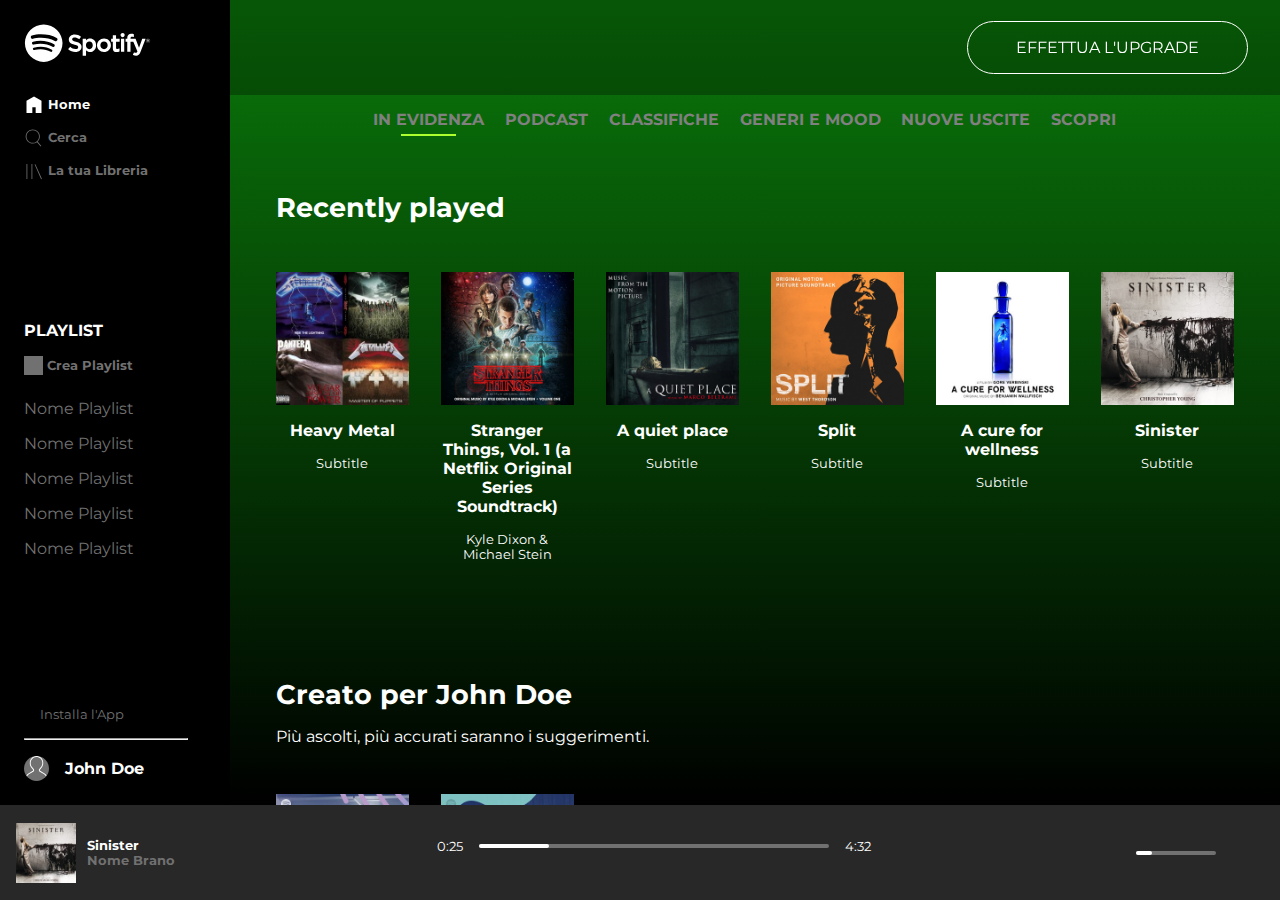
==== commit e43f4f72: "commit generico" ====
--- a/index.html
+++ b/index.html
@@ -20,28 +20,28 @@
                         <a href="#"><img src="./img/logo.svg" alt="Spotify"></a>
                     </div>
                     <!--  -->
-                    <img src="./img/logo-small.svg" alt="" class="none logo-small">
-                    
-                    <div class="out-menu">
+                    <img src="./img/logo-small.svg" alt="home" class="none logo-small">
+                        
                     <div class="menu txt-white">
-                    <i class="fa-solid fa-house"></i>&nbsp;<div class="txt-small bold">Home</div>
-                    </div>
-                    <!--  -->
-                    <i class="fa-solid fa-house none"></i>
+                    <svg viewBox="0 0 512 512" xmlns="http://www.w3.org/2000/svg"><path d="M448 463.746h-149.333v-149.333h-85.334v149.333h-149.333v-315.428l192-111.746 192 110.984v316.19z" fill="#ffffff"/></svg>
+                    &nbsp;<div class="txt-small bold">Home</div>
+                    </div>
+                    <!--  -->
+                    <svg viewBox="0 0 512 512" xmlns="http://www.w3.org/2000/svg" class="none"><path d="M448 463.746h-149.333v-149.333h-85.334v149.333h-149.333v-315.428l192-111.746 192 110.984v316.19z" fill="#ffffff"/></svg>
                     
                     <div class="menu">
-                    <i class="fa-solid fa-magnifying-glass"></i>&nbsp;<div class="txt-small bold">Cerca</div>
-                    </div>
-                    <!--  -->
-                    <i class="fa-solid fa-magnifying-glass none"></i>
+                    <svg viewBox="0 0 512 512" xmlns="http://www.w3.org/2000/svg"><path d="M349.714 347.937l93.714 109.969-16.254 13.969-93.969-109.969q-48.508 36.825-109.207 36.825-36.826 0-70.476-14.349t-57.905-38.603-38.603-57.905-14.349-70.476 14.349-70.476 38.603-57.905 57.905-38.603 70.476-14.349 70.476 14.349 57.905 38.603 38.603 57.905 14.349 70.476q0 37.841-14.73 71.619t-40.889 58.921zM224 377.397q43.428 0 80.254-21.461t58.286-58.286 21.461-80.254-21.461-80.254-58.286-58.285-80.254-21.46-80.254 21.46-58.285 58.285-21.46 80.254 21.46 80.254 58.285 58.286 80.254 21.461z" fill="rgba(113, 113, 113, 1)" fill-rule="evenodd"/></svg>
+                    &nbsp;<div class="txt-small bold">Cerca</div>
+                    </div>
+                    <!--  -->
+                    <svg viewBox="0 0 512 512" xmlns="http://www.w3.org/2000/svg" class="none"><path d="M349.714 347.937l93.714 109.969-16.254 13.969-93.969-109.969q-48.508 36.825-109.207 36.825-36.826 0-70.476-14.349t-57.905-38.603-38.603-57.905-14.349-70.476 14.349-70.476 38.603-57.905 57.905-38.603 70.476-14.349 70.476 14.349 57.905 38.603 38.603 57.905 14.349 70.476q0 37.841-14.73 71.619t-40.889 58.921zM224 377.397q43.428 0 80.254-21.461t58.286-58.286 21.461-80.254-21.461-80.254-58.286-58.285-80.254-21.46-80.254 21.46-58.285 58.285-21.46 80.254 21.46 80.254 58.285 58.286 80.254 21.461z" fill="rgba(113, 113, 113, 1)" fill-rule="evenodd"/></svg>
                     
                     <div class="menu">
-                    <img src="./img/libreria.svg" alt="">
+                    <svg viewBox="0 0 512 512" xmlns="http://www.w3.org/2000/svg"><path d="M291.301 81.778l166.349 373.587-19.301 8.635-166.349-373.587zM64 463.746v-384h21.334v384h-21.334zM192 463.746v-384h21.334v384h-21.334z" fill="rgba(113, 113, 113, 1)"/></svg>
                     &nbsp;<div class="txt-small bold">La tua Libreria</div>
                     </div>
                     <!--  -->
                     <svg viewBox="0 0 512 512" xmlns="http://www.w3.org/2000/svg" class="none"><path d="M291.301 81.778l166.349 373.587-19.301 8.635-166.349-373.587zM64 463.746v-384h21.334v384h-21.334zM192 463.746v-384h21.334v384h-21.334z" fill="rgba(113, 113, 113, 1)"/></svg>
-                </div>
                 </div>
                 
                 <div class="playlist">
--- a/css/style.css
+++ b/css/style.css
@@ -33,6 +33,7 @@
 .text-uppercase{
     text-transform: uppercase;
 }
+
 .bold{
     font-weight: bold;
 }
@@ -230,6 +231,8 @@
 }
 
 
+
+
 /* NAV LATERALE */
 nav{
     display: flex;
@@ -259,18 +262,14 @@
 .out-menu{
     padding: 0;
 }
-.menu img{
+.menu svg{
     width: 20px;
-    filter: contrast(0);
+    color: var(--text-grey);
 }
 
 .menu:hover{
     color: var(--text-white);
     cursor: pointer;
-}
-
-.menu:hover img{
-    filter: contrast(1);
 }
 
 .fa-plus{
@@ -531,53 +530,38 @@
     .card{
         width: calc((100% / 1) - 2em);
     }
-
     .link{
-        /* width: ; */
         line-height: 1.5em;
     }
-
     .main-content{
         width: calc(100% - 100px);
         height: 100%;
     }
-
     nav{
        width: 100px;
     }
-
     aside{
         width: calc(100% - 100px);
-    }
-    
-     
+    }  
     .none{
         display: block;
         padding: 0.5em 0;
         width: 1.5em;
         cursor: pointer;
     }
-
     .playlist, .logo{
         display: none;
     }
-
     nav .menu, .install, .profile{
         display: none;
     }
-
     .nav-bot hr{
         width: 20%;
     }
-
     .logo-small{
         width: 70%;
     }
-
     .fa-house, .fa-magnifying-glass {
         font-size:1.5em;
     }
-
-
-}
-
+}